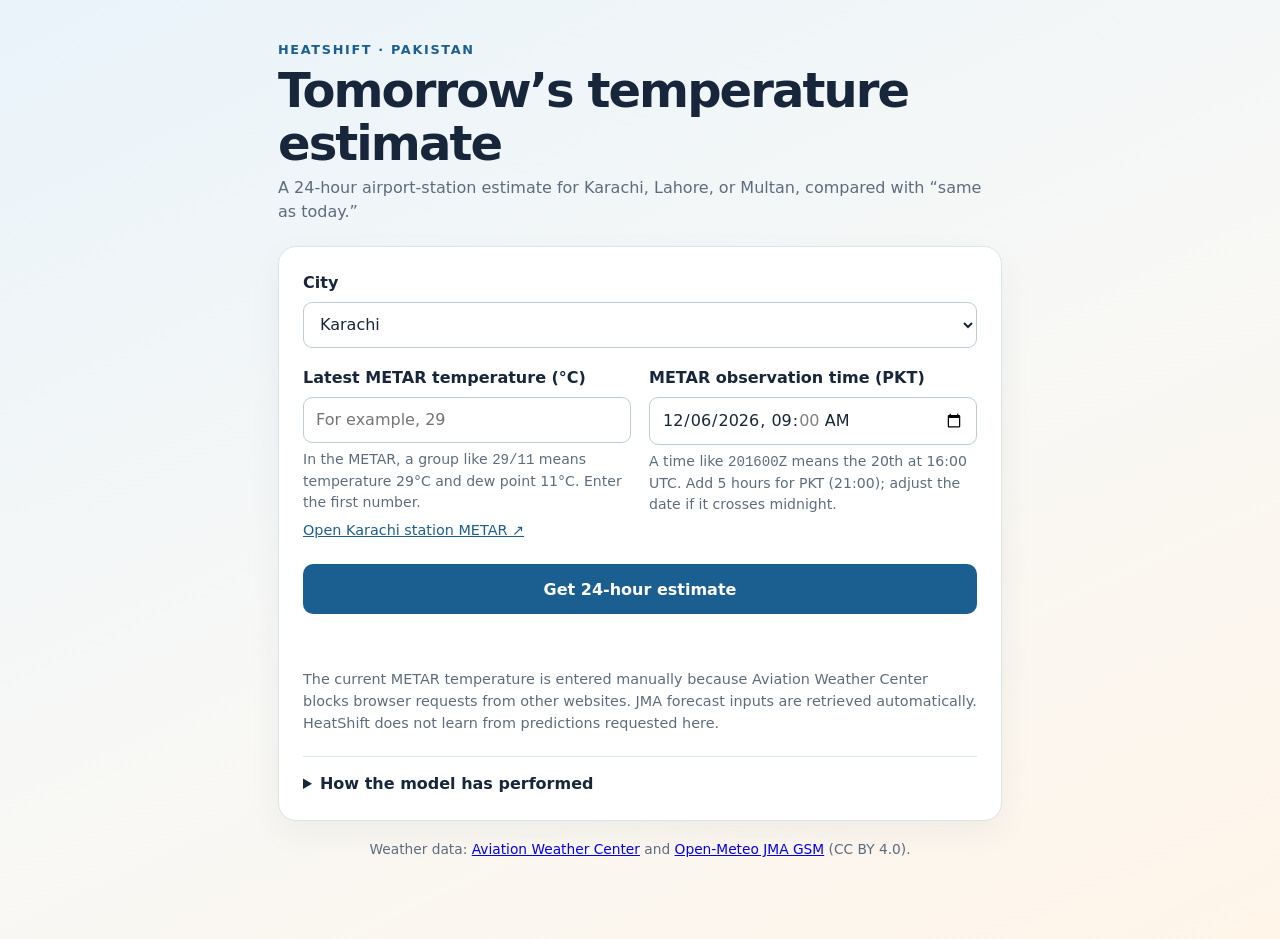
==== HeatShift_Static_Space/index.html @ c6699e26 "Add static HeatShift Space source" ====
<!doctype html>
<html lang="en">
<head>
  <meta charset="utf-8">
  <meta name="viewport" content="width=device-width, initial-scale=1">
  <title>HeatShift | Pakistan temperature estimate</title>
  <style>
    :root { color-scheme: light; --ink:#18263b; --muted:#5d6c7d; --blue:#1b5f91; --orange:#d77936; --line:#dbe3eb; --panel:#fff; --bg:#f3f7fa; }
    * { box-sizing:border-box; }
    body { margin:0; background:linear-gradient(155deg,#e9f3fa 0,#f7f8f6 50%,#fff5e9 100%); color:var(--ink); font:16px/1.5 system-ui,-apple-system,"Segoe UI",sans-serif; }
    main { max-width:760px; margin:40px auto; padding:0 18px 40px; }
    header { margin:0 0 22px; }
    .brand { color:var(--blue); font-size:.8rem; font-weight:800; letter-spacing:.13em; text-transform:uppercase; }
    h1 { margin:.3rem 0 .4rem; font-size:clamp(2rem,6vw,3rem); line-height:1.1; letter-spacing:-.04em; }
    header p { color:var(--muted); margin:0; }
    .card { background:var(--panel); border:1px solid var(--line); border-radius:18px; padding:24px; box-shadow:0 12px 34px #142a3d0d; }
    label { display:block; font-weight:700; margin:0 0 7px; }
    select,input { width:100%; min-height:46px; border:1px solid #bdcbd8; border-radius:9px; background:#fff; padding:10px 12px; color:var(--ink); font:inherit; }
    .grid { display:grid; grid-template-columns:1fr 1fr; gap:18px; margin-top:18px; }
    .help { color:var(--muted); font-size:.88rem; margin:6px 0 0; }
    .source-link { display:inline-block; color:var(--blue); font-size:.9rem; margin-top:7px; }
    button { width:100%; margin-top:22px; border:0; border-radius:10px; min-height:50px; padding:12px 18px; background:var(--blue); color:white; font:700 1rem system-ui,sans-serif; cursor:pointer; }
    button:hover { background:#144c75; } button:disabled { opacity:.65; cursor:wait; }
    #status { color:var(--muted); margin:13px 0 0; min-height:1.5em; }
    #result { margin-top:18px; }
    .estimate { border-radius:13px; background:#eef6fa; padding:18px; }
    .estimate .value { font-size:2.35rem; font-weight:800; letter-spacing:-.04em; color:var(--blue); }
    .estimate p { margin:.15rem 0; }
    .details { display:grid; grid-template-columns:1fr 1fr; gap:12px; margin-top:12px; }
    .detail { background:#f6f8fa; border-radius:10px; padding:13px; }
    .detail strong { display:block; font-size:1.05rem; }
    .note { color:var(--muted); font-size:.9rem; margin:16px 0 0; }
    details { margin-top:22px; border-top:1px solid var(--line); padding-top:15px; }
    summary { cursor:pointer; font-weight:700; }
    footer { color:var(--muted); font-size:.86rem; text-align:center; margin-top:18px; }
    .error { background:#fff1ef; border:1px solid #efc6bf; color:#74382e; border-radius:10px; padding:13px; }
    @media (max-width:560px) { main { margin:24px auto; } .card { padding:18px; } .grid,.details { grid-template-columns:1fr; gap:13px; } }
  </style>
</head>
<body>
<main>
  <header>
    <div class="brand">HeatShift · Pakistan</div>
    <h1>Tomorrow’s temperature estimate</h1>
    <p>A 24-hour airport-station estimate for Karachi, Lahore, or Multan, compared with “same as today.”</p>
  </header>

  <section class="card" aria-label="Temperature estimate form">
    <div>
      <label for="city">City</label>
      <select id="city">
        <option value="Karachi">Karachi</option>
        <option value="Lahore">Lahore</option>
        <option value="Multan">Multan</option>
      </select>
    </div>
    <div class="grid">
      <div>
        <label for="temperature">Latest METAR temperature (°C)</label>
        <input id="temperature" type="number" step="1" min="-60" max="60" placeholder="For example, 29" inputmode="decimal">
        <p class="help">In the METAR, a group like <code>29/11</code> means temperature 29°C and dew point 11°C. Enter the first number.</p>
        <a id="metarLink" class="source-link" href="https://aviationweather.gov/data/metar/?ids=OPKC" target="_blank" rel="noopener">Open Karachi station METAR ↗</a>
      </div>
      <div>
        <label for="observedAt">METAR observation time (PKT)</label>
        <input id="observedAt" type="datetime-local" step="3600">
        <p class="help">A time like <code>201600Z</code> means the 20th at 16:00 UTC. Add 5 hours for PKT (21:00); adjust the date if it crosses midnight.</p>
      </div>
    </div>
    <button id="predict">Get 24-hour estimate</button>
    <p id="status" role="status" aria-live="polite"></p>
    <div id="result" aria-live="polite"></div>
    <p class="note">The current METAR temperature is entered manually because Aviation Weather Center blocks browser requests from other websites. JMA forecast inputs are retrieved automatically. HeatShift does not learn from predictions requested here.</p>
    <details>
      <summary>How the model has performed</summary>
      <p>The frozen model was trained on 16,463 NOAA station examples from 2022–2023. Fixed January–February 2024 validation MAE (model vs the persistence baseline) was Karachi <b>1.031 vs 1.397°C</b>, Lahore <b>1.082 vs 1.131°C</b>, and Multan <b>1.226 vs 1.355°C</b>.</p>
      <p>On the untouched 2024 locked test, Karachi scored <b>0.932 vs 0.892°C</b> (the model was worse), Lahore <b>1.488 vs 1.923°C</b>, and Multan <b>1.469 vs 1.896°C</b>. Later evaluation and limitations are in the <a href="https://huggingface.co/spaces/Waleed6988/HeatShift-Pakistan-Temperature">project page</a>.</p>
      <p>The approximate ranges below use training-only errors; they are not guaranteed to contain the actual temperature. This experimental estimate is not an official forecast or weather warning.</p>
    </details>
  </section>
  <footer>Weather data: <a href="https://aviationweather.gov/data/api/" target="_blank" rel="noopener">Aviation Weather Center</a> and <a href="https://open-meteo.com/en/docs/previous-runs-api" target="_blank" rel="noopener">Open-Meteo JMA GSM</a> (CC BY 4.0).</footer>
</main>
<script src="model.js"></script>
<script>
"use strict";
const cities = {
  Karachi: { icao:"OPKC", station:"41780099999", lat:25.0, lon:67.25, q90:2.066 },
  Lahore:  { icao:"OPLA", station:"41640099999", lat:31.5, lon:74.25, q90:2.830 },
  Multan:  { icao:"OPMT", station:"41675099999", lat:30.25, lon:71.5, q90:2.809 }
};
const jmaFeatures = [
  "temperature_2m_previous_day1", "relative_humidity_2m_previous_day1", "dew_point_2m_previous_day1",
  "apparent_temperature_previous_day1", "precipitation_previous_day1", "cloud_cover_previous_day1",
  "wind_speed_10m_previous_day1", "wind_direction_10m_previous_day1", "surface_pressure_previous_day1",
  "pressure_msl_previous_day1"
];
const citySelect = document.getElementById("city");
const tempInput = document.getElementById("temperature");
const timeInput = document.getElementById("observedAt");
const statusEl = document.getElementById("status");
const resultEl = document.getElementById("result");
const button = document.getElementById("predict");
let model;

function defaultPktHour() {
  const pkt = new Date(Date.now() + 5 * 3600000);
  pkt.setUTCMinutes(0,0,0);
  return pkt.toISOString().slice(0,16);
}
timeInput.value = defaultPktHour();
function updateMetarLink() {
  const city = citySelect.value;
  const cfg = cities[city];
  const link = document.getElementById("metarLink");
  link.href = `https://aviationweather.gov/data/metar/?ids=${cfg.icao}`;
  link.textContent = `Open ${city} station METAR ↗`;
}
citySelect.addEventListener("change", updateMetarLink);

async function loadModel() {
  if (model) return model;
  const response = await fetch("model.json", {cache:"force-cache"});
  if (!response.ok) throw new Error("Could not load the frozen model file.");
  model = await response.json();
  return model;
}

async function getJma(city, targetUtc) {
  const cfg = cities[city];
  const params = new URLSearchParams({
    latitude: cfg.lat, longitude: cfg.lon, models:"jma_gsm", hourly:jmaFeatures.join(","),
    start_date:targetUtc.toISOString().slice(0,10), end_date:targetUtc.toISOString().slice(0,10),
    timezone:"UTC", temperature_unit:"celsius"
  });
  const response = await fetch(`https://previous-runs-api.open-meteo.com/v1/forecast?${params}`);
  if (!response.ok) throw new Error(`JMA service returned HTTP ${response.status}. Try again later.`);
  const payload = await response.json();
  if (payload.error) throw new Error(payload.reason || "JMA service could not provide the forecast.");
  const times = payload.hourly?.time || [];
  const targetLabel = targetUtc.toISOString().slice(0,16);
  const index = times.indexOf(targetLabel);
  if (index < 0) throw new Error("JMA GSM did not return this target hour. Check the entered observation time.");
  const values = {};
  jmaFeatures.forEach((name) => { values[name] = payload.hourly[name]?.[index] ?? null; });
  const available = jmaFeatures.filter((name) => values[name] !== null).length;
  if (values.temperature_2m_previous_day1 === null || available < 8) throw new Error(`Only ${available}/10 required JMA fields were returned.`);
  return {values, available};
}

function yearDay(date) {
  const local = new Date(date.getTime() + 5*3600000);
  return Math.floor((Date.UTC(local.getUTCFullYear(),local.getUTCMonth(),local.getUTCDate()) - Date.UTC(local.getUTCFullYear(),0,1))/86400000)+1;
}
function safeNumber(value) { return Number(value).toFixed(1); }

button.addEventListener("click", async () => {
  resultEl.innerHTML = "";
  const currentTemp = Number(tempInput.value);
  if (!Number.isFinite(currentTemp) || currentTemp < -60 || currentTemp > 60) {
    statusEl.textContent = "Enter the station temperature in °C first."; tempInput.focus(); return;
  }
  if (!timeInput.value) { statusEl.textContent = "Enter the METAR observation date and hour in PKT."; timeInput.focus(); return; }
  const observation = new Date(`${timeInput.value}:00+05:00`);
  if (!Number.isFinite(observation.getTime())) { statusEl.textContent = "Check the observation date and time."; return; }
  const target = new Date(observation.getTime() + 24*3600000);
  const city = citySelect.value;
  button.disabled = true;
  statusEl.textContent = "Loading the frozen model and JMA forecast inputs…";
  try {
    const [frozenModel, jma] = await Promise.all([loadModel(),getJma(city,target)]);
    const localObservation = new Date(observation.getTime()+5*3600000);
    const hour = localObservation.getUTCHours();
    const day = yearDay(observation);
    const row = {
      station_temp_input_c:Math.round(currentTemp),
      hour_sin:Math.sin(2*Math.PI*hour/24), hour_cos:Math.cos(2*Math.PI*hour/24),
      year_sin:Math.sin(2*Math.PI*(day-1)/365.2425), year_cos:Math.cos(2*Math.PI*(day-1)/365.2425),
      station_id:cities[city].station, hour_pk:String(hour), month_pk:String(localObservation.getUTCMonth()+1),
      ...jma.values
    };
    const residual = window.HeatShiftModel.predictResidual(row,frozenModel);
    const estimate = currentTemp + residual;
    const band = cities[city].q90;
    const targetPkt = new Date(target.getTime()+5*3600000);
    const dateText = new Intl.DateTimeFormat("en-PK",{weekday:"long",day:"numeric",month:"long",hour:"2-digit",minute:"2-digit",hour12:false,timeZone:"UTC"}).format(targetPkt);
    resultEl.innerHTML = `<div class="estimate"><p><b>${city} · ${dateText} PKT</b></p><div class="value">${safeNumber(estimate)} °C</div><p>HeatShift 24-hour estimate</p></div>
      <div class="details"><div class="detail"><span>Simple baseline</span><strong>${safeNumber(currentTemp)} °C</strong><small>Same as the entered temperature</small></div>
      <div class="detail"><span>Approximate historical range</span><strong>${safeNumber(estimate-band)} to ${safeNumber(estimate+band)} °C</strong><small>Training-only error band; not guaranteed</small></div></div>
      <p class="note">JMA inputs available: ${jma.available}/10. Model input temperatures are rounded to match whole-degree METAR observations. The prediction uses the frozen model file (${frozenModel.source_sha256.slice(0,12)}…).</p>`;
    statusEl.textContent = "Estimate ready. Compare it with the baseline; neither is guaranteed to be exact.";
  } catch (error) {
    resultEl.innerHTML = `<div class="error">${String(error.message || error).replace(/[&<>"']/g, c=>({"&":"&amp;","<":"&lt;",">":"&gt;","\"":"&quot;","'":"&#39;"}[c]))}</div>`;
    statusEl.textContent = "Could not produce an estimate.";
  } finally { button.disabled = false; }
});
updateMetarLink();
</script>
</body>
</html>
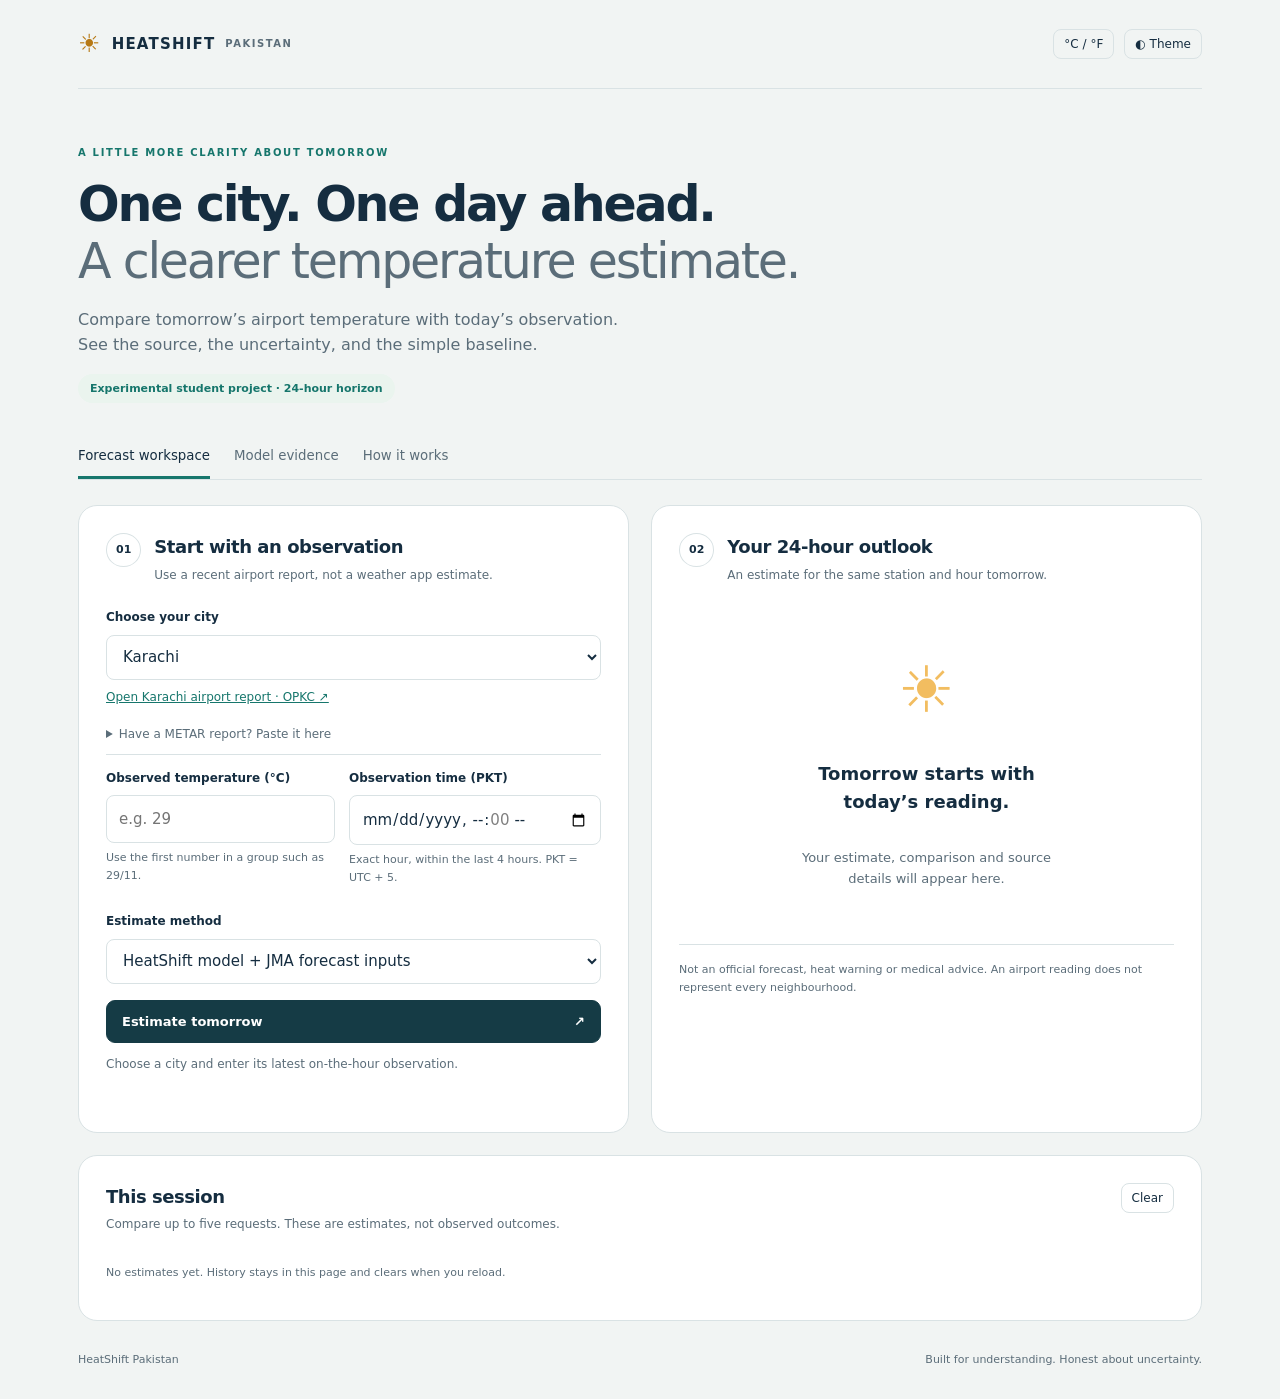
==== commit 903510a2: "Improve interactive forecast website and record reproducible model training" ====
--- a/HeatShift_Static_Space/index.html
+++ b/HeatShift_Static_Space/index.html
@@ -1,200 +1,17 @@
 <!doctype html>
-<html lang="en">
-<head>
-  <meta charset="utf-8">
-  <meta name="viewport" content="width=device-width, initial-scale=1">
-  <title>HeatShift | Pakistan temperature estimate</title>
-  <style>
-    :root { color-scheme: light; --ink:#18263b; --muted:#5d6c7d; --blue:#1b5f91; --orange:#d77936; --line:#dbe3eb; --panel:#fff; --bg:#f3f7fa; }
-    * { box-sizing:border-box; }
-    body { margin:0; background:linear-gradient(155deg,#e9f3fa 0,#f7f8f6 50%,#fff5e9 100%); color:var(--ink); font:16px/1.5 system-ui,-apple-system,"Segoe UI",sans-serif; }
-    main { max-width:760px; margin:40px auto; padding:0 18px 40px; }
-    header { margin:0 0 22px; }
-    .brand { color:var(--blue); font-size:.8rem; font-weight:800; letter-spacing:.13em; text-transform:uppercase; }
-    h1 { margin:.3rem 0 .4rem; font-size:clamp(2rem,6vw,3rem); line-height:1.1; letter-spacing:-.04em; }
-    header p { color:var(--muted); margin:0; }
-    .card { background:var(--panel); border:1px solid var(--line); border-radius:18px; padding:24px; box-shadow:0 12px 34px #142a3d0d; }
-    label { display:block; font-weight:700; margin:0 0 7px; }
-    select,input { width:100%; min-height:46px; border:1px solid #bdcbd8; border-radius:9px; background:#fff; padding:10px 12px; color:var(--ink); font:inherit; }
-    .grid { display:grid; grid-template-columns:1fr 1fr; gap:18px; margin-top:18px; }
-    .help { color:var(--muted); font-size:.88rem; margin:6px 0 0; }
-    .source-link { display:inline-block; color:var(--blue); font-size:.9rem; margin-top:7px; }
-    button { width:100%; margin-top:22px; border:0; border-radius:10px; min-height:50px; padding:12px 18px; background:var(--blue); color:white; font:700 1rem system-ui,sans-serif; cursor:pointer; }
-    button:hover { background:#144c75; } button:disabled { opacity:.65; cursor:wait; }
-    #status { color:var(--muted); margin:13px 0 0; min-height:1.5em; }
-    #result { margin-top:18px; }
-    .estimate { border-radius:13px; background:#eef6fa; padding:18px; }
-    .estimate .value { font-size:2.35rem; font-weight:800; letter-spacing:-.04em; color:var(--blue); }
-    .estimate p { margin:.15rem 0; }
-    .details { display:grid; grid-template-columns:1fr 1fr; gap:12px; margin-top:12px; }
-    .detail { background:#f6f8fa; border-radius:10px; padding:13px; }
-    .detail strong { display:block; font-size:1.05rem; }
-    .note { color:var(--muted); font-size:.9rem; margin:16px 0 0; }
-    details { margin-top:22px; border-top:1px solid var(--line); padding-top:15px; }
-    summary { cursor:pointer; font-weight:700; }
-    footer { color:var(--muted); font-size:.86rem; text-align:center; margin-top:18px; }
-    .error { background:#fff1ef; border:1px solid #efc6bf; color:#74382e; border-radius:10px; padding:13px; }
-    @media (max-width:560px) { main { margin:24px auto; } .card { padding:18px; } .grid,.details { grid-template-columns:1fr; gap:13px; } }
-  </style>
-</head>
-<body>
+<html lang="en"><head><meta charset="utf-8"><meta name="viewport" content="width=device-width,initial-scale=1"><meta name="theme-color" content="#12283c"><title>HeatShift — Tomorrow, in perspective</title><link rel="stylesheet" href="style.css"></head>
+<body><div class="shell"><header class="topbar"><a class="brand" href="#"><span class="sun" aria-hidden="true">☀</span> HEATSHIFT <small>PAKISTAN</small></a><div class="toolbar"><button id="units" class="quiet" aria-label="Switch temperature unit">°C / °F</button><button id="theme" class="quiet" aria-label="Toggle dark theme">◐ Theme</button></div></header>
+<section class="hero"><p class="eyebrow">A LITTLE MORE CLARITY ABOUT TOMORROW</p><h1>One city. One day ahead.<br><span>A clearer temperature estimate.</span></h1><p>Compare tomorrow’s airport temperature with today’s observation.<br>See the source, the uncertainty, and the simple baseline.</p><span class="pill">Experimental student project · 24-hour horizon</span></section>
+<nav class="tabs" aria-label="Dashboard sections"><button data-panel="forecast" class="active" aria-pressed="true">Forecast workspace</button><button data-panel="evidence" aria-pressed="false">Model evidence</button><button data-panel="about" aria-pressed="false">How it works</button></nav>
 <main>
-  <header>
-    <div class="brand">HeatShift · Pakistan</div>
-    <h1>Tomorrow’s temperature estimate</h1>
-    <p>A 24-hour airport-station estimate for Karachi, Lahore, or Multan, compared with “same as today.”</p>
-  </header>
-
-  <section class="card" aria-label="Temperature estimate form">
-    <div>
-      <label for="city">City</label>
-      <select id="city">
-        <option value="Karachi">Karachi</option>
-        <option value="Lahore">Lahore</option>
-        <option value="Multan">Multan</option>
-      </select>
-    </div>
-    <div class="grid">
-      <div>
-        <label for="temperature">Latest METAR temperature (°C)</label>
-        <input id="temperature" type="number" step="1" min="-60" max="60" placeholder="For example, 29" inputmode="decimal">
-        <p class="help">In the METAR, a group like <code>29/11</code> means temperature 29°C and dew point 11°C. Enter the first number.</p>
-        <a id="metarLink" class="source-link" href="https://aviationweather.gov/data/metar/?ids=OPKC" target="_blank" rel="noopener">Open Karachi station METAR ↗</a>
-      </div>
-      <div>
-        <label for="observedAt">METAR observation time (PKT)</label>
-        <input id="observedAt" type="datetime-local" step="3600">
-        <p class="help">A time like <code>201600Z</code> means the 20th at 16:00 UTC. Add 5 hours for PKT (21:00); adjust the date if it crosses midnight.</p>
-      </div>
-    </div>
-    <button id="predict">Get 24-hour estimate</button>
-    <p id="status" role="status" aria-live="polite"></p>
-    <div id="result" aria-live="polite"></div>
-    <p class="note">The current METAR temperature is entered manually because Aviation Weather Center blocks browser requests from other websites. JMA forecast inputs are retrieved automatically. HeatShift does not learn from predictions requested here.</p>
-    <details>
-      <summary>How the model has performed</summary>
-      <p>The frozen model was trained on 16,463 NOAA station examples from 2022–2023. Fixed January–February 2024 validation MAE (model vs the persistence baseline) was Karachi <b>1.031 vs 1.397°C</b>, Lahore <b>1.082 vs 1.131°C</b>, and Multan <b>1.226 vs 1.355°C</b>.</p>
-      <p>On the untouched 2024 locked test, Karachi scored <b>0.932 vs 0.892°C</b> (the model was worse), Lahore <b>1.488 vs 1.923°C</b>, and Multan <b>1.469 vs 1.896°C</b>. Later evaluation and limitations are in the <a href="https://huggingface.co/spaces/Waleed6988/HeatShift-Pakistan-Temperature">project page</a>.</p>
-      <p>The approximate ranges below use training-only errors; they are not guaranteed to contain the actual temperature. This experimental estimate is not an official forecast or weather warning.</p>
-    </details>
-  </section>
-  <footer>Weather data: <a href="https://aviationweather.gov/data/api/" target="_blank" rel="noopener">Aviation Weather Center</a> and <a href="https://open-meteo.com/en/docs/previous-runs-api" target="_blank" rel="noopener">Open-Meteo JMA GSM</a> (CC BY 4.0).</footer>
-</main>
-<script src="model.js"></script>
-<script>
-"use strict";
-const cities = {
-  Karachi: { icao:"OPKC", station:"41780099999", lat:25.0, lon:67.25, q90:2.066 },
-  Lahore:  { icao:"OPLA", station:"41640099999", lat:31.5, lon:74.25, q90:2.830 },
-  Multan:  { icao:"OPMT", station:"41675099999", lat:30.25, lon:71.5, q90:2.809 }
-};
-const jmaFeatures = [
-  "temperature_2m_previous_day1", "relative_humidity_2m_previous_day1", "dew_point_2m_previous_day1",
-  "apparent_temperature_previous_day1", "precipitation_previous_day1", "cloud_cover_previous_day1",
-  "wind_speed_10m_previous_day1", "wind_direction_10m_previous_day1", "surface_pressure_previous_day1",
-  "pressure_msl_previous_day1"
-];
-const citySelect = document.getElementById("city");
-const tempInput = document.getElementById("temperature");
-const timeInput = document.getElementById("observedAt");
-const statusEl = document.getElementById("status");
-const resultEl = document.getElementById("result");
-const button = document.getElementById("predict");
-let model;
-
-function defaultPktHour() {
-  const pkt = new Date(Date.now() + 5 * 3600000);
-  pkt.setUTCMinutes(0,0,0);
-  return pkt.toISOString().slice(0,16);
-}
-timeInput.value = defaultPktHour();
-function updateMetarLink() {
-  const city = citySelect.value;
-  const cfg = cities[city];
-  const link = document.getElementById("metarLink");
-  link.href = `https://aviationweather.gov/data/metar/?ids=${cfg.icao}`;
-  link.textContent = `Open ${city} station METAR ↗`;
-}
-citySelect.addEventListener("change", updateMetarLink);
-
-async function loadModel() {
-  if (model) return model;
-  const response = await fetch("model.json", {cache:"force-cache"});
-  if (!response.ok) throw new Error("Could not load the frozen model file.");
-  model = await response.json();
-  return model;
-}
-
-async function getJma(city, targetUtc) {
-  const cfg = cities[city];
-  const params = new URLSearchParams({
-    latitude: cfg.lat, longitude: cfg.lon, models:"jma_gsm", hourly:jmaFeatures.join(","),
-    start_date:targetUtc.toISOString().slice(0,10), end_date:targetUtc.toISOString().slice(0,10),
-    timezone:"UTC", temperature_unit:"celsius"
-  });
-  const response = await fetch(`https://previous-runs-api.open-meteo.com/v1/forecast?${params}`);
-  if (!response.ok) throw new Error(`JMA service returned HTTP ${response.status}. Try again later.`);
-  const payload = await response.json();
-  if (payload.error) throw new Error(payload.reason || "JMA service could not provide the forecast.");
-  const times = payload.hourly?.time || [];
-  const targetLabel = targetUtc.toISOString().slice(0,16);
-  const index = times.indexOf(targetLabel);
-  if (index < 0) throw new Error("JMA GSM did not return this target hour. Check the entered observation time.");
-  const values = {};
-  jmaFeatures.forEach((name) => { values[name] = payload.hourly[name]?.[index] ?? null; });
-  const available = jmaFeatures.filter((name) => values[name] !== null).length;
-  if (values.temperature_2m_previous_day1 === null || available < 8) throw new Error(`Only ${available}/10 required JMA fields were returned.`);
-  return {values, available};
-}
-
-function yearDay(date) {
-  const local = new Date(date.getTime() + 5*3600000);
-  return Math.floor((Date.UTC(local.getUTCFullYear(),local.getUTCMonth(),local.getUTCDate()) - Date.UTC(local.getUTCFullYear(),0,1))/86400000)+1;
-}
-function safeNumber(value) { return Number(value).toFixed(1); }
-
-button.addEventListener("click", async () => {
-  resultEl.innerHTML = "";
-  const currentTemp = Number(tempInput.value);
-  if (!Number.isFinite(currentTemp) || currentTemp < -60 || currentTemp > 60) {
-    statusEl.textContent = "Enter the station temperature in °C first."; tempInput.focus(); return;
-  }
-  if (!timeInput.value) { statusEl.textContent = "Enter the METAR observation date and hour in PKT."; timeInput.focus(); return; }
-  const observation = new Date(`${timeInput.value}:00+05:00`);
-  if (!Number.isFinite(observation.getTime())) { statusEl.textContent = "Check the observation date and time."; return; }
-  const target = new Date(observation.getTime() + 24*3600000);
-  const city = citySelect.value;
-  button.disabled = true;
-  statusEl.textContent = "Loading the frozen model and JMA forecast inputs…";
-  try {
-    const [frozenModel, jma] = await Promise.all([loadModel(),getJma(city,target)]);
-    const localObservation = new Date(observation.getTime()+5*3600000);
-    const hour = localObservation.getUTCHours();
-    const day = yearDay(observation);
-    const row = {
-      station_temp_input_c:Math.round(currentTemp),
-      hour_sin:Math.sin(2*Math.PI*hour/24), hour_cos:Math.cos(2*Math.PI*hour/24),
-      year_sin:Math.sin(2*Math.PI*(day-1)/365.2425), year_cos:Math.cos(2*Math.PI*(day-1)/365.2425),
-      station_id:cities[city].station, hour_pk:String(hour), month_pk:String(localObservation.getUTCMonth()+1),
-      ...jma.values
-    };
-    const residual = window.HeatShiftModel.predictResidual(row,frozenModel);
-    const estimate = currentTemp + residual;
-    const band = cities[city].q90;
-    const targetPkt = new Date(target.getTime()+5*3600000);
-    const dateText = new Intl.DateTimeFormat("en-PK",{weekday:"long",day:"numeric",month:"long",hour:"2-digit",minute:"2-digit",hour12:false,timeZone:"UTC"}).format(targetPkt);
-    resultEl.innerHTML = `<div class="estimate"><p><b>${city} · ${dateText} PKT</b></p><div class="value">${safeNumber(estimate)} °C</div><p>HeatShift 24-hour estimate</p></div>
-      <div class="details"><div class="detail"><span>Simple baseline</span><strong>${safeNumber(currentTemp)} °C</strong><small>Same as the entered temperature</small></div>
-      <div class="detail"><span>Approximate historical range</span><strong>${safeNumber(estimate-band)} to ${safeNumber(estimate+band)} °C</strong><small>Training-only error band; not guaranteed</small></div></div>
-      <p class="note">JMA inputs available: ${jma.available}/10. Model input temperatures are rounded to match whole-degree METAR observations. The prediction uses the frozen model file (${frozenModel.source_sha256.slice(0,12)}…).</p>`;
-    statusEl.textContent = "Estimate ready. Compare it with the baseline; neither is guaranteed to be exact.";
-  } catch (error) {
-    resultEl.innerHTML = `<div class="error">${String(error.message || error).replace(/[&<>"']/g, c=>({"&":"&amp;","<":"&lt;",">":"&gt;","\"":"&quot;","'":"&#39;"}[c]))}</div>`;
-    statusEl.textContent = "Could not produce an estimate.";
-  } finally { button.disabled = false; }
-});
-updateMetarLink();
-</script>
-</body>
-</html>
-
+<section id="forecast" class="panel"><div class="workspace"><section class="card input-card"><div class="section-head"><span class="step">01</span><div><h2>Start with an observation</h2><p>Use a recent airport report, not a weather app estimate.</p></div></div>
+<form id="forecastForm"><label for="city">Choose your city</label><select id="city"><option>Karachi</option><option>Lahore</option><option>Multan</option></select><a id="metarLink" class="source-link" target="_blank" rel="noopener">Open station observation ↗</a>
+<details class="paste-box"><summary>Have a METAR report? Paste it here</summary><label for="metar">Raw airport weather report</label><textarea id="metar" rows="3" placeholder="Paste the report from the linked station page"></textarea><button id="parseMetar" class="secondary" type="button">Fill temperature and time</button><p id="parseStatus" role="status" class="help">METAR is a coded airport weather report. Review the filled values before predicting.</p></details>
+<div class="field-grid"><div><label for="temperature">Observed temperature (°C)</label><input id="temperature" type="number" step="1" min="-60" max="60" placeholder="e.g. 29" required><p class="help">Use the first number in a group such as 29/11.</p></div><div><label for="observedAt">Observation time (PKT)</label><input id="observedAt" type="datetime-local" step="3600" required><p class="help">Exact hour, within the last 4 hours. PKT = UTC + 5.</p></div></div>
+<label for="mode">Estimate method</label><select id="mode"><option value="model">HeatShift model + JMA forecast inputs</option><option value="baseline">Simple baseline only — no weather download</option></select>
+<button id="predict" class="primary" type="submit">Estimate tomorrow <span aria-hidden="true">↗</span></button><p id="status" role="status" aria-live="polite" class="status">Choose a city and enter its latest on-the-hour observation.</p></form></section>
+<section class="card output-card"><div class="section-head"><span class="step">02</span><div><h2>Your 24-hour outlook</h2><p>An estimate for the same station and hour tomorrow.</p></div></div><div id="result" aria-live="polite"><div class="empty"><span aria-hidden="true">☀</span><h3>Tomorrow starts with today’s reading.</h3><p>Your estimate, comparison and source details will appear here.</p></div></div><button id="download" class="secondary" hidden>Download prediction record</button><p class="disclaimer">Not an official forecast, heat warning or medical advice. An airport reading does not represent every neighbourhood.</p></section></div>
+<section class="card history-card"><div class="section-head"><div><h2>This session</h2><p>Compare up to five requests. These are estimates, not observed outcomes.</p></div><button id="clearHistory" class="quiet">Clear</button></div><div id="history"><p class="help">No estimates yet. History stays in this page and clears when you reload.</p></div></section></section>
+<section id="evidence" class="panel" hidden><div class="card"><p class="eyebrow">MEASURED, NOT PROMISED</p><h2>What the evidence says</h2><p>The deployed JMA model is preserved. Its published card reports a Karachi 2024 test error of <b>0.932°C</b>, compared with <b>0.892°C</b> for the baseline: it was worse on that comparison. The archived training features needed to independently repeat those published JMA scores are not in the inspected repository.</p><h3>New station-only training experiment</h3><p>Nine candidates, including the baseline, were compared on three chronological training folds. The winner was selected before validation was scored. It is not promoted to the live predictor.</p><div id="experiment">Loading recorded training results…</div><p class="help">MAE means average absolute error; lower is better. Validation has been inspected previously, so this is not a fresh final test. No locked-test, replay or reserve data was used in this experiment.</p><a href="REVIEW.md">Read the full review</a></div></section>
+<section id="about" class="panel" hidden><div class="card"><p class="eyebrow">A SMALL MODEL, WITH VISIBLE LIMITS</p><h2>From observation to estimate</h2><ol class="explain"><li><b>Start with a real station reading.</b> Enter a recent whole-degree airport temperature and its exact-hour time. The report is entered manually; it is not independently authenticated by this page.</li><li><b>Retrieve the forecast context.</b> Open-Meteo provides ten JMA GSM previous-day forecast fields for the target hour. At least eight and the temperature field must be available. Missing optional fields use the model’s saved training medians.</li><li><b>Run the frozen model in your browser.</b> The model estimates a temperature change, which is added to your observed temperature. It does not learn from your requests.</li><li><b>Compare and keep a receipt.</b> The baseline repeats today’s reading. A historical error band is shown for the model; it does not guarantee coverage.</li></ol><p>If the weather service fails, choose baseline-only mode explicitly. We never label the baseline as an AI forecast.</p><p>Source access: <a href="https://aviationweather.gov/data/metar/" target="_blank" rel="noopener">Aviation Weather Center</a> · <a href="https://open-meteo.com/en/docs/previous-runs-api" target="_blank" rel="noopener">Open-Meteo Previous Runs API</a> (CC BY 4.0; processed into model inputs).</p></div></section>
+</main><footer>HeatShift Pakistan <span>Built for understanding. Honest about uncertainty.</span></footer></div><script src="model.js"></script><script src="core.js"></script><script src="app.js"></script></body></html>
--- a/HeatShift_Static_Space/style.css
+++ b/HeatShift_Static_Space/style.css
@@ -0,0 +1 @@
+:root{color-scheme:light;--bg:#f1f4f3;--card:#fff;--text:#152d40;--muted:#5b6d79;--line:#d9e2e4;--accent:#16766c;--soft:#eaf4ee;--gold:#f2bd60;--input:#fff}*{box-sizing:border-box}body{margin:0;background:var(--bg);color:var(--text);font:15px/1.6 system-ui,-apple-system,Segoe UI,sans-serif}body.dark{color-scheme:dark;--bg:#101d29;--card:#192b3a;--text:#eef4f6;--muted:#adbec8;--line:#355061;--accent:#83d5be;--soft:#233e42;--input:#152736}.shell{max-width:1180px;margin:auto;padding:0 28px}.topbar{display:flex;align-items:center;justify-content:space-between;padding:24px 0;border-bottom:1px solid var(--line)}.brand{display:flex;align-items:center;gap:10px;color:var(--text);text-decoration:none;font-weight:850;letter-spacing:.08em}.brand small{font-size:10px;font-weight:600;letter-spacing:.15em;color:var(--muted)}.sun{font-size:25px;color:#b77915}.toolbar{display:flex;gap:10px}.hero{padding:46px 0 32px;position:relative}.eyebrow{font-size:10px;letter-spacing:.17em;font-weight:800;color:var(--accent)}h1{font-size:clamp(30px,4.2vw,49px);line-height:1.17;letter-spacing:-.045em;margin:15px 0}h1 span{color:var(--muted);font-weight:500}.hero>p:not(.eyebrow){color:var(--muted);font-size:16px}.pill{display:inline-block;background:var(--soft);color:var(--accent);padding:6px 12px;border-radius:20px;font-size:11px;font-weight:650}.tabs{display:flex;gap:24px;border-bottom:1px solid var(--line);margin-bottom:25px}.tabs button{border:0;border-bottom:3px solid transparent;padding:13px 0;background:none;color:var(--muted);font:600 13px inherit;cursor:pointer}.tabs button.active{color:var(--text);border-color:var(--accent)}.workspace{display:grid;grid-template-columns:1fr 1fr;gap:22px}.card{background:var(--card);border:1px solid var(--line);border-radius:19px;padding:27px}.section-head{display:flex;align-items:flex-start;gap:13px;margin-bottom:23px}.section-head h2{font-size:18px;letter-spacing:-.025em;margin:0}.section-head p{font-size:12px;color:var(--muted);margin:4px 0 0}.step{border:1px solid var(--line);border-radius:50%;font-size:11px;font-weight:700;padding:7px 9px}.field-grid{display:grid;grid-template-columns:1fr 1fr;gap:14px}label{display:block;font-weight:650;font-size:12px;margin:14px 0 7px}input,select,textarea{width:100%;padding:11px 12px;border:1px solid var(--line);border-radius:8px;color:var(--text);background:var(--input);font:inherit;min-height:45px}textarea{resize:vertical}.help{font-size:11px;color:var(--muted);margin:6px 0 12px}a{color:var(--accent)}.source-link{display:block;font-size:12px;margin:8px 0}.paste-box{padding:10px 0;border-bottom:1px solid var(--line)}summary{font-size:12px;color:var(--muted);cursor:pointer}button{cursor:pointer;font-family:inherit}button:disabled{opacity:.6;cursor:wait}.primary,.secondary{width:100%;padding:13px 15px;border-radius:9px;font-size:13px;font-weight:700;margin-top:16px}.primary{background:#153b45;color:white;border:1px solid #153b45;display:flex;justify-content:space-between}.primary:hover{background:#24535e}.secondary{background:var(--soft);color:var(--text);border:1px solid var(--line)}.quiet{border:1px solid var(--line);background:transparent;color:var(--text);border-radius:8px;padding:7px 10px;font-size:12px}.status{font-size:12px;color:var(--muted);min-height:38px}.empty{min-height:325px;display:flex;flex-direction:column;justify-content:center;align-items:center;text-align:center;padding:20px}.empty>span{font-size:64px;color:var(--gold)}.empty h3{font-size:18px;max-width:260px}.empty p{font-size:13px;color:var(--muted);max-width:280px}.disclaimer{border-top:1px solid var(--line);padding-top:16px;font-size:11px;color:var(--muted)}.result-head{display:flex;justify-content:space-between;align-items:center}.result-head h3{margin:0}.result-value{font-size:64px;font-weight:750;line-height:1.2;letter-spacing:-.07em;margin:20px 0 4px}.result-value small{font-size:26px;font-weight:500;letter-spacing:0}.result-sub{color:var(--muted);font-size:12px}.delta{display:inline-block;border-radius:8px;background:var(--soft);color:var(--accent);font-size:12px;padding:6px 10px;margin:12px 0}.comparison{display:grid;grid-template-columns:1fr 1fr;gap:10px;margin:15px 0}.metric{background:var(--bg);border-radius:10px;padding:13px}.metric span{font-size:11px;color:var(--muted);display:block}.metric strong{font-size:19px}.sources{font-size:11px;color:var(--muted);border-top:1px solid var(--line);padding-top:12px;overflow-wrap:anywhere}.error{border:1px solid #c47764;background:#fff1ea;color:#74382e;padding:15px;border-radius:10px}.history-card{margin-top:22px}.history-card .section-head{justify-content:space-between}table{width:100%;border-collapse:collapse;font-size:12px}th,td{text-align:left;padding:11px 8px;border-bottom:1px solid var(--line)}th{font-weight:650;color:var(--muted)}#history{overflow-x:auto}.explain{padding-left:22px;max-width:760px}.explain li{margin-bottom:18px}.panel>.card>h2{font-size:27px}footer{display:flex;justify-content:space-between;padding:30px 0;font-size:11px;color:var(--muted)}[hidden]{display:none!important}:focus-visible{outline:3px solid #dba940;outline-offset:3px}@media(max-width:800px){.workspace{grid-template-columns:1fr}.shell{padding:0 16px}.hero{padding-top:30px}.card{padding:22px}.empty{min-height:230px}.brand small{display:none}.tabs{gap:18px}.tabs button{font-size:12px}.field-grid{grid-template-columns:1fr}footer{gap:15px;flex-direction:column}.result-value{font-size:56px}}@media(prefers-reduced-motion:no-preference){button{transition:background .15s ease}.card{animation:appear .25s ease}@keyframes appear{from{opacity:.5;transform:translateY(5px)}to{opacity:1;transform:none}}}
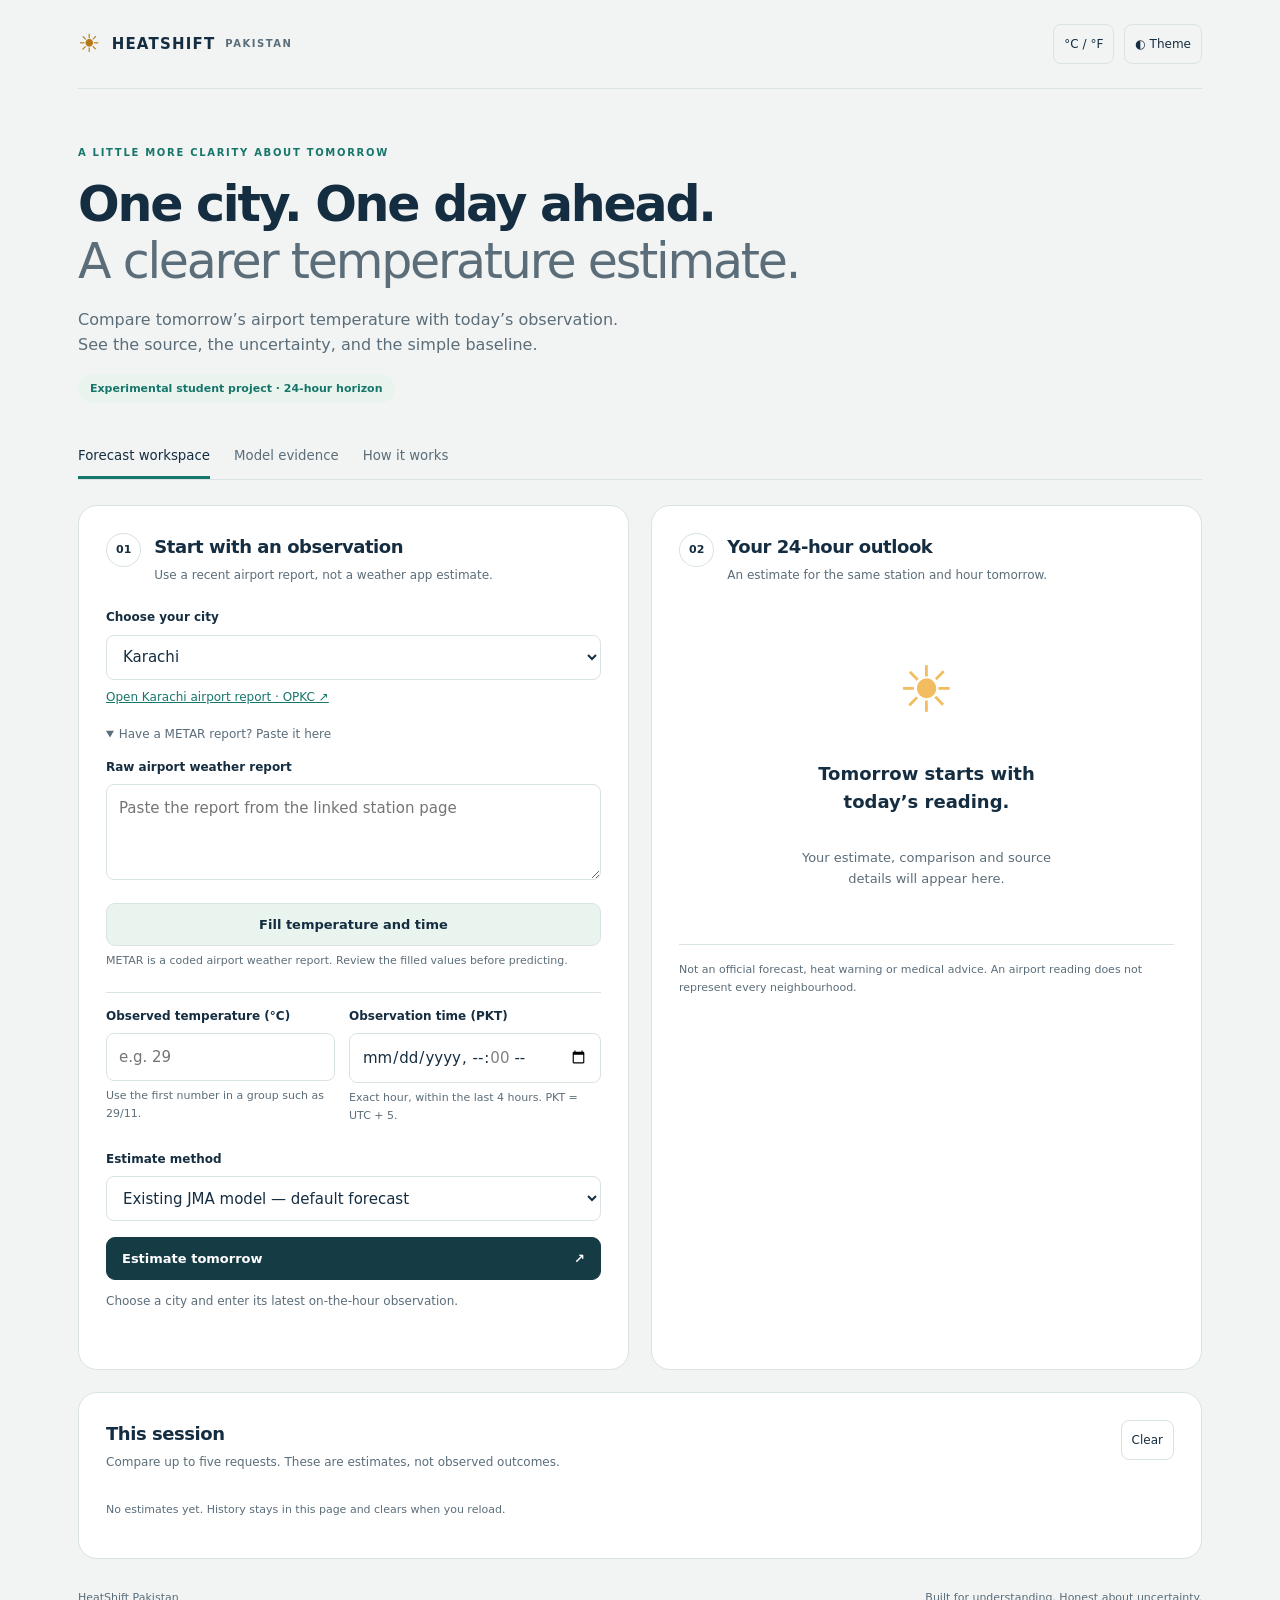
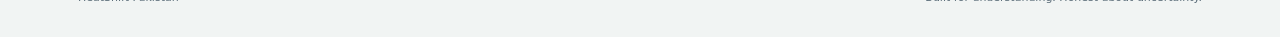
==== commit 6d8c3942: "Train reproducible station-weather model, calibrate ranges and improve dashboard" ====
--- a/HeatShift_Static_Space/index.html
+++ b/HeatShift_Static_Space/index.html
@@ -6,12 +6,13 @@
 <main>
 <section id="forecast" class="panel"><div class="workspace"><section class="card input-card"><div class="section-head"><span class="step">01</span><div><h2>Start with an observation</h2><p>Use a recent airport report, not a weather app estimate.</p></div></div>
 <form id="forecastForm"><label for="city">Choose your city</label><select id="city"><option>Karachi</option><option>Lahore</option><option>Multan</option></select><a id="metarLink" class="source-link" target="_blank" rel="noopener">Open station observation ↗</a>
-<details class="paste-box"><summary>Have a METAR report? Paste it here</summary><label for="metar">Raw airport weather report</label><textarea id="metar" rows="3" placeholder="Paste the report from the linked station page"></textarea><button id="parseMetar" class="secondary" type="button">Fill temperature and time</button><p id="parseStatus" role="status" class="help">METAR is a coded airport weather report. Review the filled values before predicting.</p></details>
+<details class="paste-box" open><summary>Have a METAR report? Paste it here</summary><label for="metar">Raw airport weather report</label><textarea id="metar" rows="3" placeholder="Paste the report from the linked station page"></textarea><button id="parseMetar" class="secondary" type="button">Fill temperature and time</button><p id="parseStatus" role="status" class="help">METAR is a coded airport weather report. Review the filled values before predicting.</p></details>
 <div class="field-grid"><div><label for="temperature">Observed temperature (°C)</label><input id="temperature" type="number" step="1" min="-60" max="60" placeholder="e.g. 29" required><p class="help">Use the first number in a group such as 29/11.</p></div><div><label for="observedAt">Observation time (PKT)</label><input id="observedAt" type="datetime-local" step="3600" required><p class="help">Exact hour, within the last 4 hours. PKT = UTC + 5.</p></div></div>
-<label for="mode">Estimate method</label><select id="mode"><option value="model">HeatShift model + JMA forecast inputs</option><option value="baseline">Simple baseline only — no weather download</option></select>
+<div id="weatherFields"><div class="field-grid"><div><label for="dewpoint">Dew point (°C)</label><input id="dewpoint" type="number" min="-98" max="37" step="1" placeholder="Second number in 29/11"><p class="help">A measure of moisture in the air. Report pasting fills this.</p></div><div><label for="windSpeed">Wind speed (knots)</label><input id="windSpeed" type="number" min="0" max="175" step="1" placeholder="05 in 08005KT"><p class="help">Knots are the wind-speed unit used in airport reports.</p></div></div><label for="windDirection">Wind direction (degrees, optional)</label><input id="windDirection" type="number" min="1" max="360" step="1" placeholder="080 in 08005KT; blank for VRB or calm"><p class="help">VRB means variable direction. Leave direction blank for calm wind.</p></div>
+<label for="mode">Estimate method</label><select id="mode"><option value="weather">New station-weather model — no JMA request</option><option value="model" selected>Existing JMA model — default forecast</option><option value="baseline">Simple baseline only — no weather download</option></select>
 <button id="predict" class="primary" type="submit">Estimate tomorrow <span aria-hidden="true">↗</span></button><p id="status" role="status" aria-live="polite" class="status">Choose a city and enter its latest on-the-hour observation.</p></form></section>
 <section class="card output-card"><div class="section-head"><span class="step">02</span><div><h2>Your 24-hour outlook</h2><p>An estimate for the same station and hour tomorrow.</p></div></div><div id="result" aria-live="polite"><div class="empty"><span aria-hidden="true">☀</span><h3>Tomorrow starts with today’s reading.</h3><p>Your estimate, comparison and source details will appear here.</p></div></div><button id="download" class="secondary" hidden>Download prediction record</button><p class="disclaimer">Not an official forecast, heat warning or medical advice. An airport reading does not represent every neighbourhood.</p></section></div>
 <section class="card history-card"><div class="section-head"><div><h2>This session</h2><p>Compare up to five requests. These are estimates, not observed outcomes.</p></div><button id="clearHistory" class="quiet">Clear</button></div><div id="history"><p class="help">No estimates yet. History stays in this page and clears when you reload.</p></div></section></section>
-<section id="evidence" class="panel" hidden><div class="card"><p class="eyebrow">MEASURED, NOT PROMISED</p><h2>What the evidence says</h2><p>The deployed JMA model is preserved. Its published card reports a Karachi 2024 test error of <b>0.932°C</b>, compared with <b>0.892°C</b> for the baseline: it was worse on that comparison. The archived training features needed to independently repeat those published JMA scores are not in the inspected repository.</p><h3>New station-only training experiment</h3><p>Nine candidates, including the baseline, were compared on three chronological training folds. The winner was selected before validation was scored. It is not promoted to the live predictor.</p><div id="experiment">Loading recorded training results…</div><p class="help">MAE means average absolute error; lower is better. Validation has been inspected previously, so this is not a fresh final test. No locked-test, replay or reserve data was used in this experiment.</p><a href="REVIEW.md">Read the full review</a></div></section>
-<section id="about" class="panel" hidden><div class="card"><p class="eyebrow">A SMALL MODEL, WITH VISIBLE LIMITS</p><h2>From observation to estimate</h2><ol class="explain"><li><b>Start with a real station reading.</b> Enter a recent whole-degree airport temperature and its exact-hour time. The report is entered manually; it is not independently authenticated by this page.</li><li><b>Retrieve the forecast context.</b> Open-Meteo provides ten JMA GSM previous-day forecast fields for the target hour. At least eight and the temperature field must be available. Missing optional fields use the model’s saved training medians.</li><li><b>Run the frozen model in your browser.</b> The model estimates a temperature change, which is added to your observed temperature. It does not learn from your requests.</li><li><b>Compare and keep a receipt.</b> The baseline repeats today’s reading. A historical error band is shown for the model; it does not guarantee coverage.</li></ol><p>If the weather service fails, choose baseline-only mode explicitly. We never label the baseline as an AI forecast.</p><p>Source access: <a href="https://aviationweather.gov/data/metar/" target="_blank" rel="noopener">Aviation Weather Center</a> · <a href="https://open-meteo.com/en/docs/previous-runs-api" target="_blank" rel="noopener">Open-Meteo Previous Runs API</a> (CC BY 4.0; processed into model inputs).</p></div></section>
+<section id="evidence" class="panel" hidden><div class="card"><p class="eyebrow">MEASURED, NOT PROMISED</p><h2>What the evidence says</h2><p>The new station-weather model uses your observed temperature, dew point and wind. The earlier JMA model remains available. Its published card reports a Karachi 2024 test error of <b>0.932°C</b>, compared with <b>0.892°C</b> for the baseline: it was worse on that comparison. The archived training features needed to independently repeat those published JMA scores are not in the inspected repository.</p><h3>New station-only training experiment</h3><p>The broader search compared 14 model settings at four fixed weights for each of two feature sets. The new browser-compatible HGB model was selected using training-fold scores. The results below use the same fixed development-validation rows.</p><div id="weatherExperiment">Loading the new weather-model results…</div><details><summary>Earlier station-only experiment</summary><div id="experiment">Loading recorded training results…</div></details><p class="help">MAE means average absolute error; lower is better. Validation has been inspected previously, so this is not a fresh final test. No locked-test, replay or reserve data was used in this experiment.</p><a href="REVIEW.md">Read the full review</a></div></section>
+<section id="about" class="panel" hidden><div class="card"><p class="eyebrow">A SMALL MODEL, WITH VISIBLE LIMITS</p><h2>From observation to estimate</h2><ol class="explain"><li><b>Start with a real station reading.</b> Enter a recent whole-degree airport temperature and its exact-hour time. The report is entered manually; it is not independently authenticated by this page.</li><li><b>Retrieve the forecast context.</b> Open-Meteo provides ten JMA GSM previous-day forecast fields for the target hour. At least eight and the temperature field must be available. Missing optional fields use the model’s saved training medians.</li><li><b>Run the frozen model in your browser.</b> The model estimates a temperature change, which is added to your observed temperature. It does not learn from your requests. The new station-weather option uses the report’s temperature, dew point and wind instead of JMA inputs.</li><li><b>Compare and keep a receipt.</b> The baseline repeats today’s reading. A historical error band is shown for the model; it does not guarantee coverage.</li></ol><p>The new station-weather model runs from the pasted report and a downloaded model file. The earlier JMA model additionally downloads forecast inputs. You can also choose baseline-only mode explicitly. We never label the baseline as an AI forecast.</p><p>Source access: <a href="https://aviationweather.gov/data/metar/" target="_blank" rel="noopener">Aviation Weather Center</a> · <a href="https://open-meteo.com/en/docs/previous-runs-api" target="_blank" rel="noopener">Open-Meteo Previous Runs API</a> (CC BY 4.0; processed into model inputs).</p></div></section>
 </main><footer>HeatShift Pakistan <span>Built for understanding. Honest about uncertainty.</span></footer></div><script src="model.js"></script><script src="core.js"></script><script src="app.js"></script></body></html>
--- a/HeatShift_Static_Space/style.css
+++ b/HeatShift_Static_Space/style.css
@@ -1 +1,3 @@
 :root{color-scheme:light;--bg:#f1f4f3;--card:#fff;--text:#152d40;--muted:#5b6d79;--line:#d9e2e4;--accent:#16766c;--soft:#eaf4ee;--gold:#f2bd60;--input:#fff}*{box-sizing:border-box}body{margin:0;background:var(--bg);color:var(--text);font:15px/1.6 system-ui,-apple-system,Segoe UI,sans-serif}body.dark{color-scheme:dark;--bg:#101d29;--card:#192b3a;--text:#eef4f6;--muted:#adbec8;--line:#355061;--accent:#83d5be;--soft:#233e42;--input:#152736}.shell{max-width:1180px;margin:auto;padding:0 28px}.topbar{display:flex;align-items:center;justify-content:space-between;padding:24px 0;border-bottom:1px solid var(--line)}.brand{display:flex;align-items:center;gap:10px;color:var(--text);text-decoration:none;font-weight:850;letter-spacing:.08em}.brand small{font-size:10px;font-weight:600;letter-spacing:.15em;color:var(--muted)}.sun{font-size:25px;color:#b77915}.toolbar{display:flex;gap:10px}.hero{padding:46px 0 32px;position:relative}.eyebrow{font-size:10px;letter-spacing:.17em;font-weight:800;color:var(--accent)}h1{font-size:clamp(30px,4.2vw,49px);line-height:1.17;letter-spacing:-.045em;margin:15px 0}h1 span{color:var(--muted);font-weight:500}.hero>p:not(.eyebrow){color:var(--muted);font-size:16px}.pill{display:inline-block;background:var(--soft);color:var(--accent);padding:6px 12px;border-radius:20px;font-size:11px;font-weight:650}.tabs{display:flex;gap:24px;border-bottom:1px solid var(--line);margin-bottom:25px}.tabs button{border:0;border-bottom:3px solid transparent;padding:13px 0;background:none;color:var(--muted);font:600 13px inherit;cursor:pointer}.tabs button.active{color:var(--text);border-color:var(--accent)}.workspace{display:grid;grid-template-columns:1fr 1fr;gap:22px}.card{background:var(--card);border:1px solid var(--line);border-radius:19px;padding:27px}.section-head{display:flex;align-items:flex-start;gap:13px;margin-bottom:23px}.section-head h2{font-size:18px;letter-spacing:-.025em;margin:0}.section-head p{font-size:12px;color:var(--muted);margin:4px 0 0}.step{border:1px solid var(--line);border-radius:50%;font-size:11px;font-weight:700;padding:7px 9px}.field-grid{display:grid;grid-template-columns:1fr 1fr;gap:14px}label{display:block;font-weight:650;font-size:12px;margin:14px 0 7px}input,select,textarea{width:100%;padding:11px 12px;border:1px solid var(--line);border-radius:8px;color:var(--text);background:var(--input);font:inherit;min-height:45px}textarea{resize:vertical}.help{font-size:11px;color:var(--muted);margin:6px 0 12px}a{color:var(--accent)}.source-link{display:block;font-size:12px;margin:8px 0}.paste-box{padding:10px 0;border-bottom:1px solid var(--line)}summary{font-size:12px;color:var(--muted);cursor:pointer}button{cursor:pointer;font-family:inherit}button:disabled{opacity:.6;cursor:wait}.primary,.secondary{width:100%;padding:13px 15px;border-radius:9px;font-size:13px;font-weight:700;margin-top:16px}.primary{background:#153b45;color:white;border:1px solid #153b45;display:flex;justify-content:space-between}.primary:hover{background:#24535e}.secondary{background:var(--soft);color:var(--text);border:1px solid var(--line)}.quiet{border:1px solid var(--line);background:transparent;color:var(--text);border-radius:8px;padding:7px 10px;font-size:12px}.status{font-size:12px;color:var(--muted);min-height:38px}.empty{min-height:325px;display:flex;flex-direction:column;justify-content:center;align-items:center;text-align:center;padding:20px}.empty>span{font-size:64px;color:var(--gold)}.empty h3{font-size:18px;max-width:260px}.empty p{font-size:13px;color:var(--muted);max-width:280px}.disclaimer{border-top:1px solid var(--line);padding-top:16px;font-size:11px;color:var(--muted)}.result-head{display:flex;justify-content:space-between;align-items:center}.result-head h3{margin:0}.result-value{font-size:64px;font-weight:750;line-height:1.2;letter-spacing:-.07em;margin:20px 0 4px}.result-value small{font-size:26px;font-weight:500;letter-spacing:0}.result-sub{color:var(--muted);font-size:12px}.delta{display:inline-block;border-radius:8px;background:var(--soft);color:var(--accent);font-size:12px;padding:6px 10px;margin:12px 0}.comparison{display:grid;grid-template-columns:1fr 1fr;gap:10px;margin:15px 0}.metric{background:var(--bg);border-radius:10px;padding:13px}.metric span{font-size:11px;color:var(--muted);display:block}.metric strong{font-size:19px}.sources{font-size:11px;color:var(--muted);border-top:1px solid var(--line);padding-top:12px;overflow-wrap:anywhere}.error{border:1px solid #c47764;background:#fff1ea;color:#74382e;padding:15px;border-radius:10px}.history-card{margin-top:22px}.history-card .section-head{justify-content:space-between}table{width:100%;border-collapse:collapse;font-size:12px}th,td{text-align:left;padding:11px 8px;border-bottom:1px solid var(--line)}th{font-weight:650;color:var(--muted)}#history{overflow-x:auto}.explain{padding-left:22px;max-width:760px}.explain li{margin-bottom:18px}.panel>.card>h2{font-size:27px}footer{display:flex;justify-content:space-between;padding:30px 0;font-size:11px;color:var(--muted)}[hidden]{display:none!important}:focus-visible{outline:3px solid #dba940;outline-offset:3px}@media(max-width:800px){.workspace{grid-template-columns:1fr}.shell{padding:0 16px}.hero{padding-top:30px}.card{padding:22px}.empty{min-height:230px}.brand small{display:none}.tabs{gap:18px}.tabs button{font-size:12px}.field-grid{grid-template-columns:1fr}footer{gap:15px;flex-direction:column}.result-value{font-size:56px}}@media(prefers-reduced-motion:no-preference){button{transition:background .15s ease}.card{animation:appear .25s ease}@keyframes appear{from{opacity:.5;transform:translateY(5px)}to{opacity:1;transform:none}}}
+/* Touch targets and narrow-screen controls. */
+.quiet{min-height:40px}.tabs button{min-height:44px}select{max-width:100%;text-overflow:ellipsis}.toolbar{flex-shrink:0}button,input,select,textarea{-webkit-tap-highlight-color:transparent}@media(max-width:420px){.topbar{flex-wrap:wrap;gap:12px}.toolbar{margin-left:auto}.quiet{min-height:44px}.tabs{gap:14px}.tabs button{font-size:11px}.card{padding:18px}.comparison{grid-template-columns:1fr}.result-head{gap:8px;flex-wrap:wrap}}
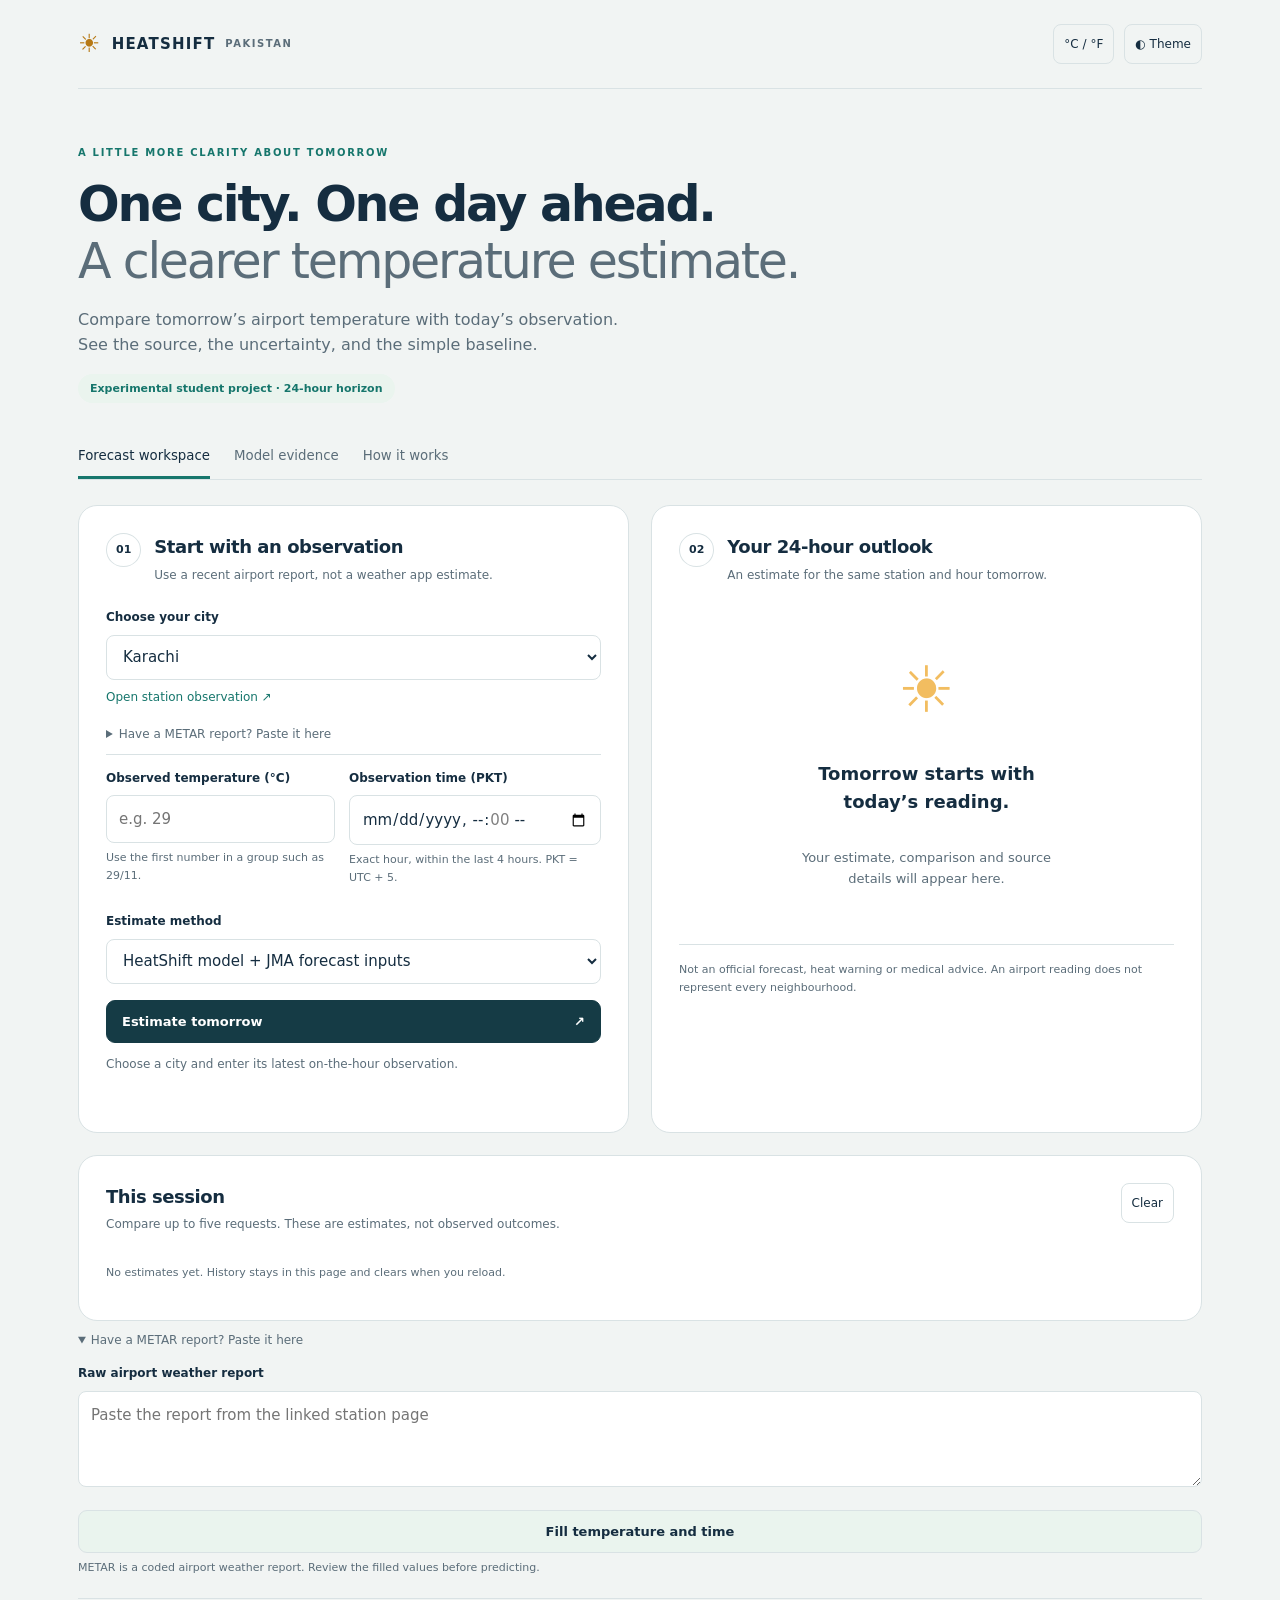
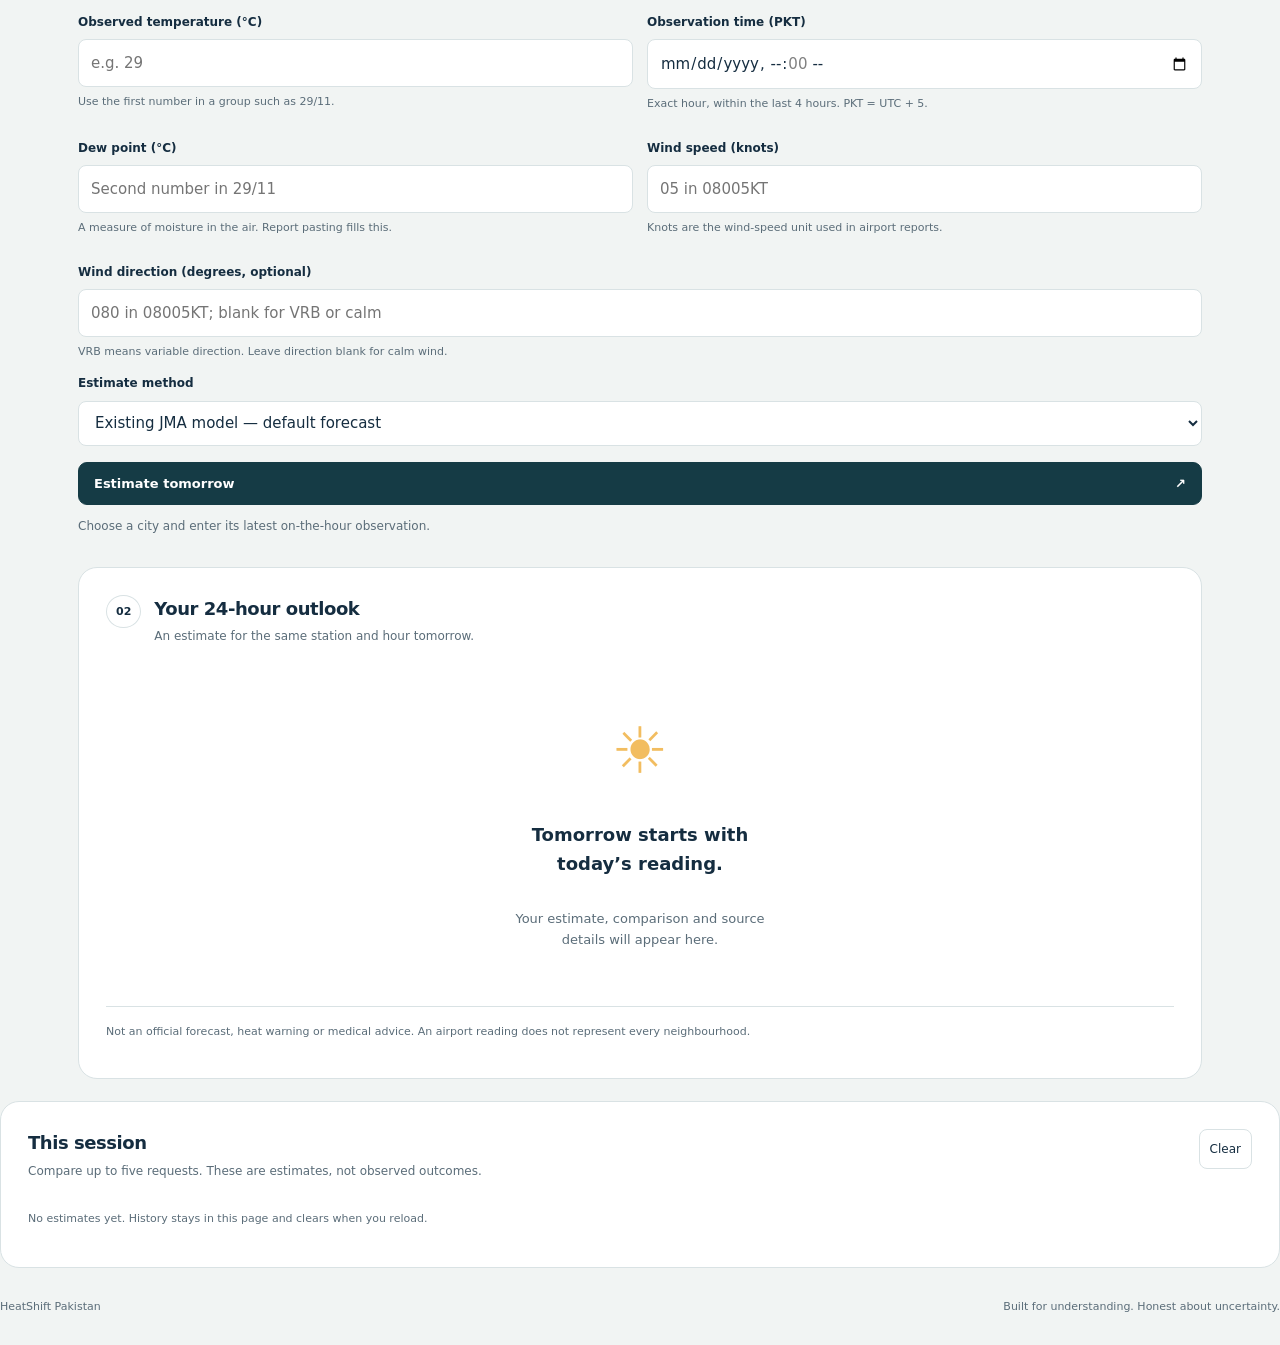
==== commit 077f0e52: "Merge branch 'main' into improve-model-website-20261021" ====
--- a/HeatShift_Static_Space/index.html
+++ b/HeatShift_Static_Space/index.html
@@ -6,6 +6,14 @@
 <main>
 <section id="forecast" class="panel"><div class="workspace"><section class="card input-card"><div class="section-head"><span class="step">01</span><div><h2>Start with an observation</h2><p>Use a recent airport report, not a weather app estimate.</p></div></div>
 <form id="forecastForm"><label for="city">Choose your city</label><select id="city"><option>Karachi</option><option>Lahore</option><option>Multan</option></select><a id="metarLink" class="source-link" target="_blank" rel="noopener">Open station observation ↗</a>
+<details class="paste-box"><summary>Have a METAR report? Paste it here</summary><label for="metar">Raw airport weather report</label><textarea id="metar" rows="3" placeholder="Paste the report from the linked station page"></textarea><button id="parseMetar" class="secondary" type="button">Fill temperature and time</button><p id="parseStatus" role="status" class="help">METAR is a coded airport weather report. Review the filled values before predicting.</p></details>
+<div class="field-grid"><div><label for="temperature">Observed temperature (°C)</label><input id="temperature" type="number" step="1" min="-60" max="60" placeholder="e.g. 29" required><p class="help">Use the first number in a group such as 29/11.</p></div><div><label for="observedAt">Observation time (PKT)</label><input id="observedAt" type="datetime-local" step="3600" required><p class="help">Exact hour, within the last 4 hours. PKT = UTC + 5.</p></div></div>
+<label for="mode">Estimate method</label><select id="mode"><option value="model">HeatShift model + JMA forecast inputs</option><option value="baseline">Simple baseline only — no weather download</option></select>
+<button id="predict" class="primary" type="submit">Estimate tomorrow <span aria-hidden="true">↗</span></button><p id="status" role="status" aria-live="polite" class="status">Choose a city and enter its latest on-the-hour observation.</p></form></section>
+<section class="card output-card"><div class="section-head"><span class="step">02</span><div><h2>Your 24-hour outlook</h2><p>An estimate for the same station and hour tomorrow.</p></div></div><div id="result" aria-live="polite"><div class="empty"><span aria-hidden="true">☀</span><h3>Tomorrow starts with today’s reading.</h3><p>Your estimate, comparison and source details will appear here.</p></div></div><button id="download" class="secondary" hidden>Download prediction record</button><p class="disclaimer">Not an official forecast, heat warning or medical advice. An airport reading does not represent every neighbourhood.</p></section></div>
+<section class="card history-card"><div class="section-head"><div><h2>This session</h2><p>Compare up to five requests. These are estimates, not observed outcomes.</p></div><button id="clearHistory" class="quiet">Clear</button></div><div id="history"><p class="help">No estimates yet. History stays in this page and clears when you reload.</p></div></section></section>
+<section id="evidence" class="panel" hidden><div class="card"><p class="eyebrow">MEASURED, NOT PROMISED</p><h2>What the evidence says</h2><p>The deployed JMA model is preserved. Its published card reports a Karachi 2024 test error of <b>0.932°C</b>, compared with <b>0.892°C</b> for the baseline: it was worse on that comparison. The archived training features needed to independently repeat those published JMA scores are not in the inspected repository.</p><h3>New station-only training experiment</h3><p>Nine candidates, including the baseline, were compared on three chronological training folds. The winner was selected before validation was scored. It is not promoted to the live predictor.</p><div id="experiment">Loading recorded training results…</div><p class="help">MAE means average absolute error; lower is better. Validation has been inspected previously, so this is not a fresh final test. No locked-test, replay or reserve data was used in this experiment.</p><a href="REVIEW.md">Read the full review</a></div></section>
+<section id="about" class="panel" hidden><div class="card"><p class="eyebrow">A SMALL MODEL, WITH VISIBLE LIMITS</p><h2>From observation to estimate</h2><ol class="explain"><li><b>Start with a real station reading.</b> Enter a recent whole-degree airport temperature and its exact-hour time. The report is entered manually; it is not independently authenticated by this page.</li><li><b>Retrieve the forecast context.</b> Open-Meteo provides ten JMA GSM previous-day forecast fields for the target hour. At least eight and the temperature field must be available. Missing optional fields use the model’s saved training medians.</li><li><b>Run the frozen model in your browser.</b> The model estimates a temperature change, which is added to your observed temperature. It does not learn from your requests.</li><li><b>Compare and keep a receipt.</b> The baseline repeats today’s reading. A historical error band is shown for the model; it does not guarantee coverage.</li></ol><p>If the weather service fails, choose baseline-only mode explicitly. We never label the baseline as an AI forecast.</p><p>Source access: <a href="https://aviationweather.gov/data/metar/" target="_blank" rel="noopener">Aviation Weather Center</a> · <a href="https://open-meteo.com/en/docs/previous-runs-api" target="_blank" rel="noopener">Open-Meteo Previous Runs API</a> (CC BY 4.0; processed into model inputs).</p></div></section>
 <details class="paste-box" open><summary>Have a METAR report? Paste it here</summary><label for="metar">Raw airport weather report</label><textarea id="metar" rows="3" placeholder="Paste the report from the linked station page"></textarea><button id="parseMetar" class="secondary" type="button">Fill temperature and time</button><p id="parseStatus" role="status" class="help">METAR is a coded airport weather report. Review the filled values before predicting.</p></details>
 <div class="field-grid"><div><label for="temperature">Observed temperature (°C)</label><input id="temperature" type="number" step="1" min="-60" max="60" placeholder="e.g. 29" required><p class="help">Use the first number in a group such as 29/11.</p></div><div><label for="observedAt">Observation time (PKT)</label><input id="observedAt" type="datetime-local" step="3600" required><p class="help">Exact hour, within the last 4 hours. PKT = UTC + 5.</p></div></div>
 <div id="weatherFields"><div class="field-grid"><div><label for="dewpoint">Dew point (°C)</label><input id="dewpoint" type="number" min="-98" max="37" step="1" placeholder="Second number in 29/11"><p class="help">A measure of moisture in the air. Report pasting fills this.</p></div><div><label for="windSpeed">Wind speed (knots)</label><input id="windSpeed" type="number" min="0" max="175" step="1" placeholder="05 in 08005KT"><p class="help">Knots are the wind-speed unit used in airport reports.</p></div></div><label for="windDirection">Wind direction (degrees, optional)</label><input id="windDirection" type="number" min="1" max="360" step="1" placeholder="080 in 08005KT; blank for VRB or calm"><p class="help">VRB means variable direction. Leave direction blank for calm wind.</p></div>
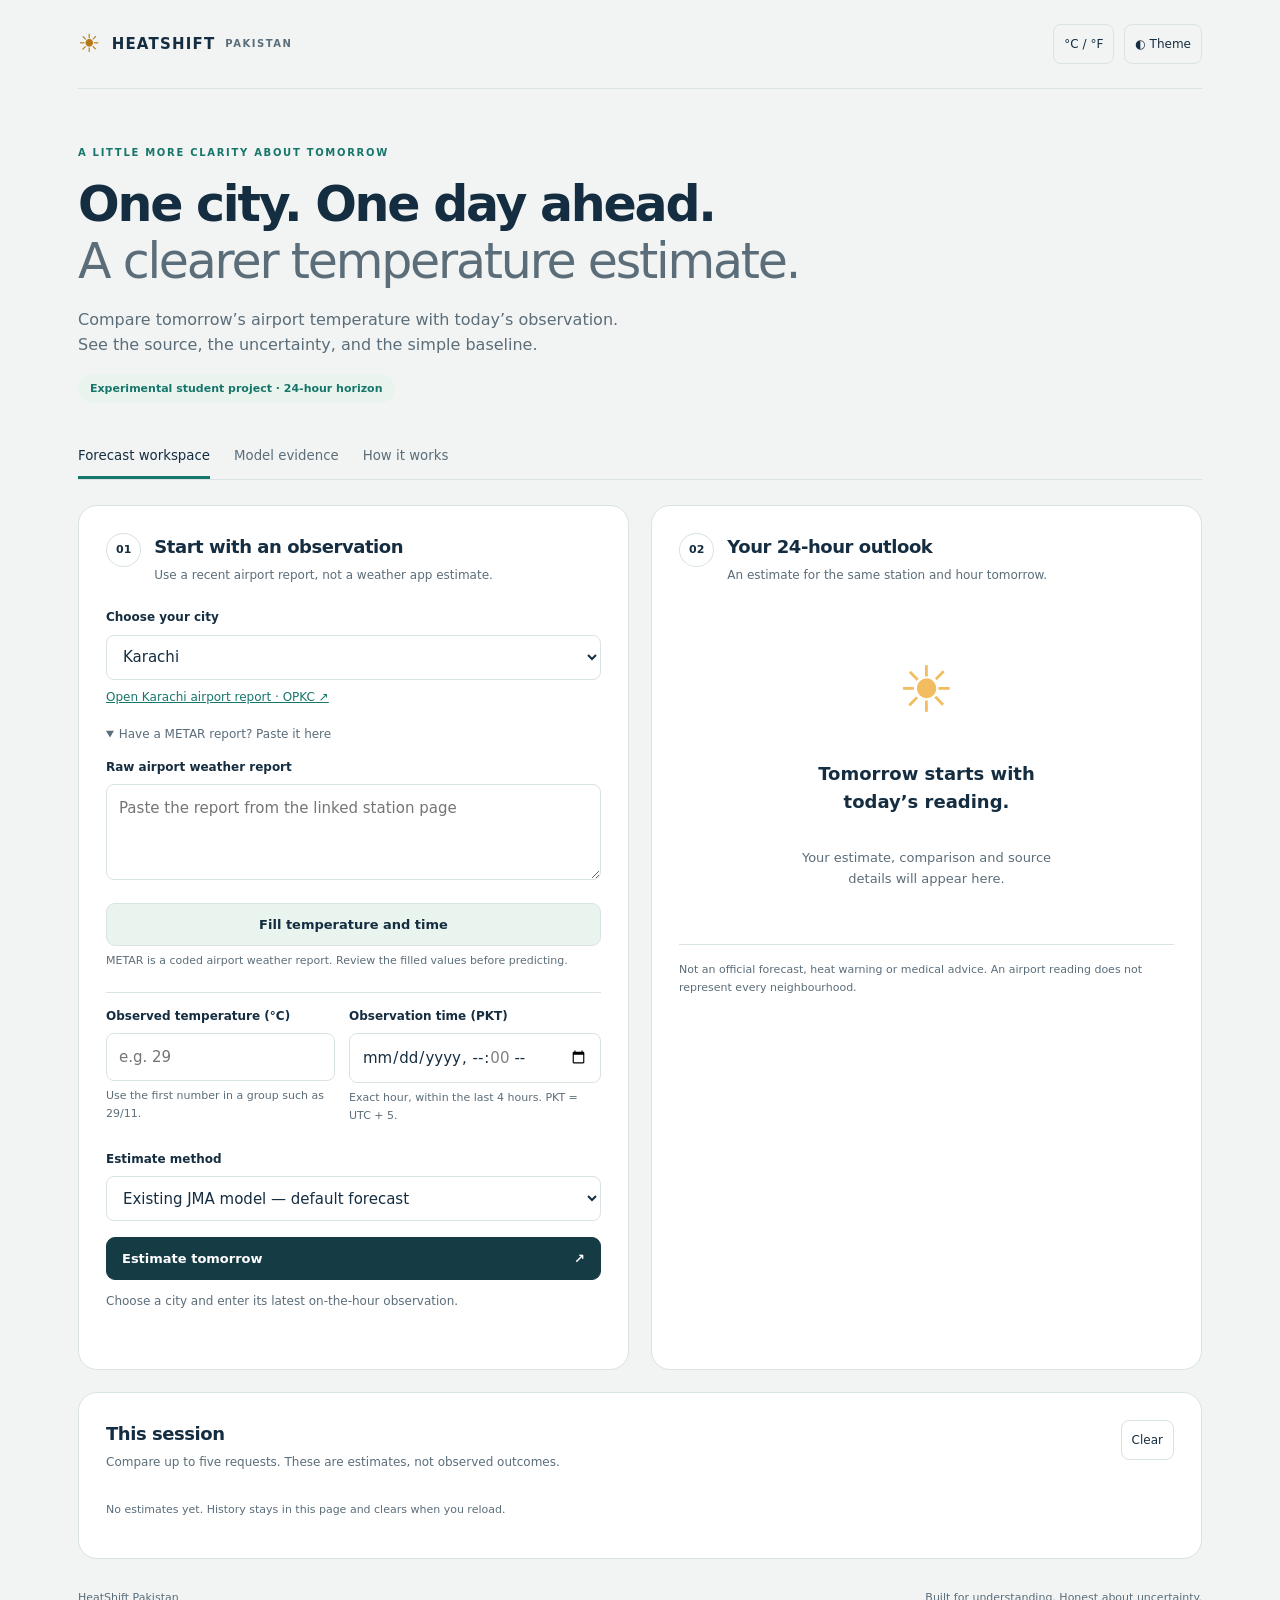
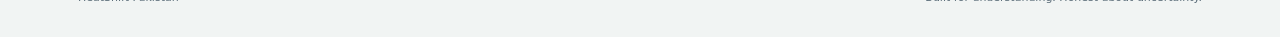
==== commit 9f1593f0: "Combine prediction and original agents in one Streamlit dashboard" ====
--- a/HeatShift_Static_Space/index.html
+++ b/HeatShift_Static_Space/index.html
@@ -6,14 +6,6 @@
 <main>
 <section id="forecast" class="panel"><div class="workspace"><section class="card input-card"><div class="section-head"><span class="step">01</span><div><h2>Start with an observation</h2><p>Use a recent airport report, not a weather app estimate.</p></div></div>
 <form id="forecastForm"><label for="city">Choose your city</label><select id="city"><option>Karachi</option><option>Lahore</option><option>Multan</option></select><a id="metarLink" class="source-link" target="_blank" rel="noopener">Open station observation ↗</a>
-<details class="paste-box"><summary>Have a METAR report? Paste it here</summary><label for="metar">Raw airport weather report</label><textarea id="metar" rows="3" placeholder="Paste the report from the linked station page"></textarea><button id="parseMetar" class="secondary" type="button">Fill temperature and time</button><p id="parseStatus" role="status" class="help">METAR is a coded airport weather report. Review the filled values before predicting.</p></details>
-<div class="field-grid"><div><label for="temperature">Observed temperature (°C)</label><input id="temperature" type="number" step="1" min="-60" max="60" placeholder="e.g. 29" required><p class="help">Use the first number in a group such as 29/11.</p></div><div><label for="observedAt">Observation time (PKT)</label><input id="observedAt" type="datetime-local" step="3600" required><p class="help">Exact hour, within the last 4 hours. PKT = UTC + 5.</p></div></div>
-<label for="mode">Estimate method</label><select id="mode"><option value="model">HeatShift model + JMA forecast inputs</option><option value="baseline">Simple baseline only — no weather download</option></select>
-<button id="predict" class="primary" type="submit">Estimate tomorrow <span aria-hidden="true">↗</span></button><p id="status" role="status" aria-live="polite" class="status">Choose a city and enter its latest on-the-hour observation.</p></form></section>
-<section class="card output-card"><div class="section-head"><span class="step">02</span><div><h2>Your 24-hour outlook</h2><p>An estimate for the same station and hour tomorrow.</p></div></div><div id="result" aria-live="polite"><div class="empty"><span aria-hidden="true">☀</span><h3>Tomorrow starts with today’s reading.</h3><p>Your estimate, comparison and source details will appear here.</p></div></div><button id="download" class="secondary" hidden>Download prediction record</button><p class="disclaimer">Not an official forecast, heat warning or medical advice. An airport reading does not represent every neighbourhood.</p></section></div>
-<section class="card history-card"><div class="section-head"><div><h2>This session</h2><p>Compare up to five requests. These are estimates, not observed outcomes.</p></div><button id="clearHistory" class="quiet">Clear</button></div><div id="history"><p class="help">No estimates yet. History stays in this page and clears when you reload.</p></div></section></section>
-<section id="evidence" class="panel" hidden><div class="card"><p class="eyebrow">MEASURED, NOT PROMISED</p><h2>What the evidence says</h2><p>The deployed JMA model is preserved. Its published card reports a Karachi 2024 test error of <b>0.932°C</b>, compared with <b>0.892°C</b> for the baseline: it was worse on that comparison. The archived training features needed to independently repeat those published JMA scores are not in the inspected repository.</p><h3>New station-only training experiment</h3><p>Nine candidates, including the baseline, were compared on three chronological training folds. The winner was selected before validation was scored. It is not promoted to the live predictor.</p><div id="experiment">Loading recorded training results…</div><p class="help">MAE means average absolute error; lower is better. Validation has been inspected previously, so this is not a fresh final test. No locked-test, replay or reserve data was used in this experiment.</p><a href="REVIEW.md">Read the full review</a></div></section>
-<section id="about" class="panel" hidden><div class="card"><p class="eyebrow">A SMALL MODEL, WITH VISIBLE LIMITS</p><h2>From observation to estimate</h2><ol class="explain"><li><b>Start with a real station reading.</b> Enter a recent whole-degree airport temperature and its exact-hour time. The report is entered manually; it is not independently authenticated by this page.</li><li><b>Retrieve the forecast context.</b> Open-Meteo provides ten JMA GSM previous-day forecast fields for the target hour. At least eight and the temperature field must be available. Missing optional fields use the model’s saved training medians.</li><li><b>Run the frozen model in your browser.</b> The model estimates a temperature change, which is added to your observed temperature. It does not learn from your requests.</li><li><b>Compare and keep a receipt.</b> The baseline repeats today’s reading. A historical error band is shown for the model; it does not guarantee coverage.</li></ol><p>If the weather service fails, choose baseline-only mode explicitly. We never label the baseline as an AI forecast.</p><p>Source access: <a href="https://aviationweather.gov/data/metar/" target="_blank" rel="noopener">Aviation Weather Center</a> · <a href="https://open-meteo.com/en/docs/previous-runs-api" target="_blank" rel="noopener">Open-Meteo Previous Runs API</a> (CC BY 4.0; processed into model inputs).</p></div></section>
 <details class="paste-box" open><summary>Have a METAR report? Paste it here</summary><label for="metar">Raw airport weather report</label><textarea id="metar" rows="3" placeholder="Paste the report from the linked station page"></textarea><button id="parseMetar" class="secondary" type="button">Fill temperature and time</button><p id="parseStatus" role="status" class="help">METAR is a coded airport weather report. Review the filled values before predicting.</p></details>
 <div class="field-grid"><div><label for="temperature">Observed temperature (°C)</label><input id="temperature" type="number" step="1" min="-60" max="60" placeholder="e.g. 29" required><p class="help">Use the first number in a group such as 29/11.</p></div><div><label for="observedAt">Observation time (PKT)</label><input id="observedAt" type="datetime-local" step="3600" required><p class="help">Exact hour, within the last 4 hours. PKT = UTC + 5.</p></div></div>
 <div id="weatherFields"><div class="field-grid"><div><label for="dewpoint">Dew point (°C)</label><input id="dewpoint" type="number" min="-98" max="37" step="1" placeholder="Second number in 29/11"><p class="help">A measure of moisture in the air. Report pasting fills this.</p></div><div><label for="windSpeed">Wind speed (knots)</label><input id="windSpeed" type="number" min="0" max="175" step="1" placeholder="05 in 08005KT"><p class="help">Knots are the wind-speed unit used in airport reports.</p></div></div><label for="windDirection">Wind direction (degrees, optional)</label><input id="windDirection" type="number" min="1" max="360" step="1" placeholder="080 in 08005KT; blank for VRB or calm"><p class="help">VRB means variable direction. Leave direction blank for calm wind.</p></div>
